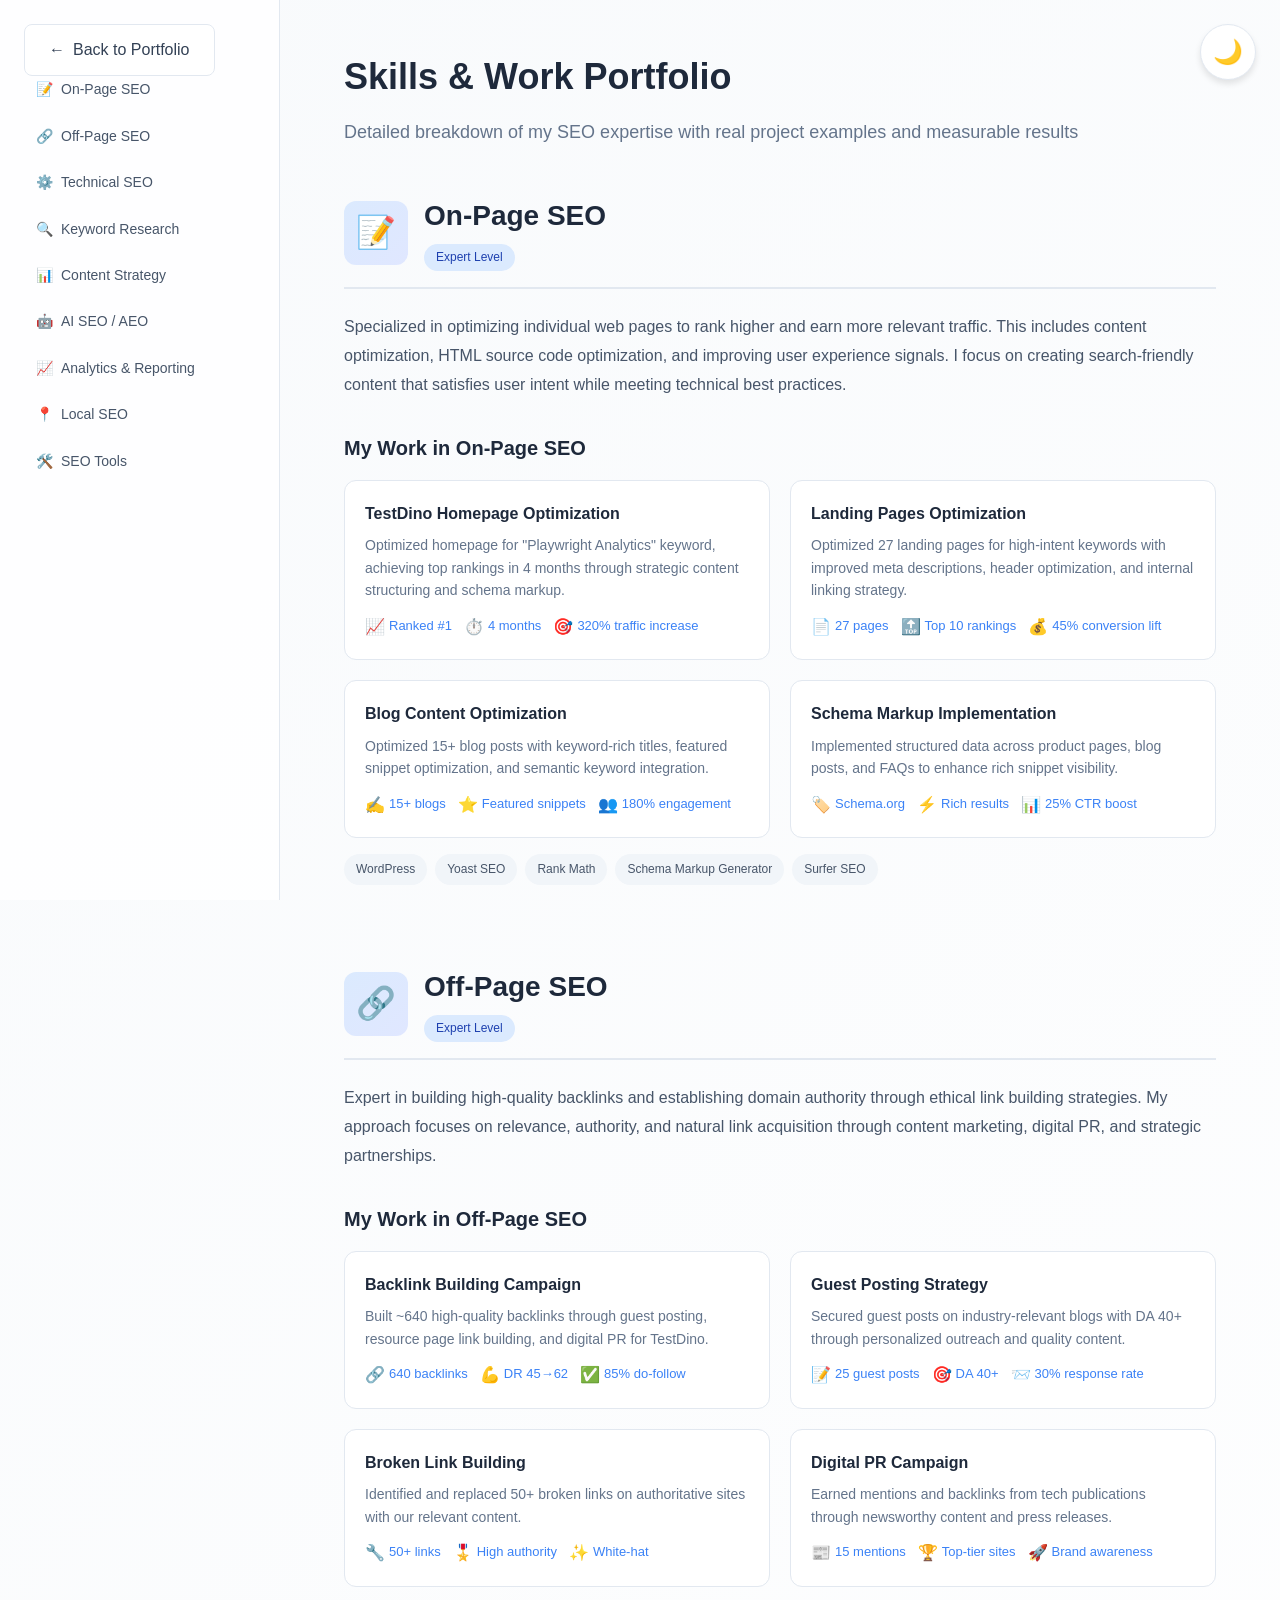
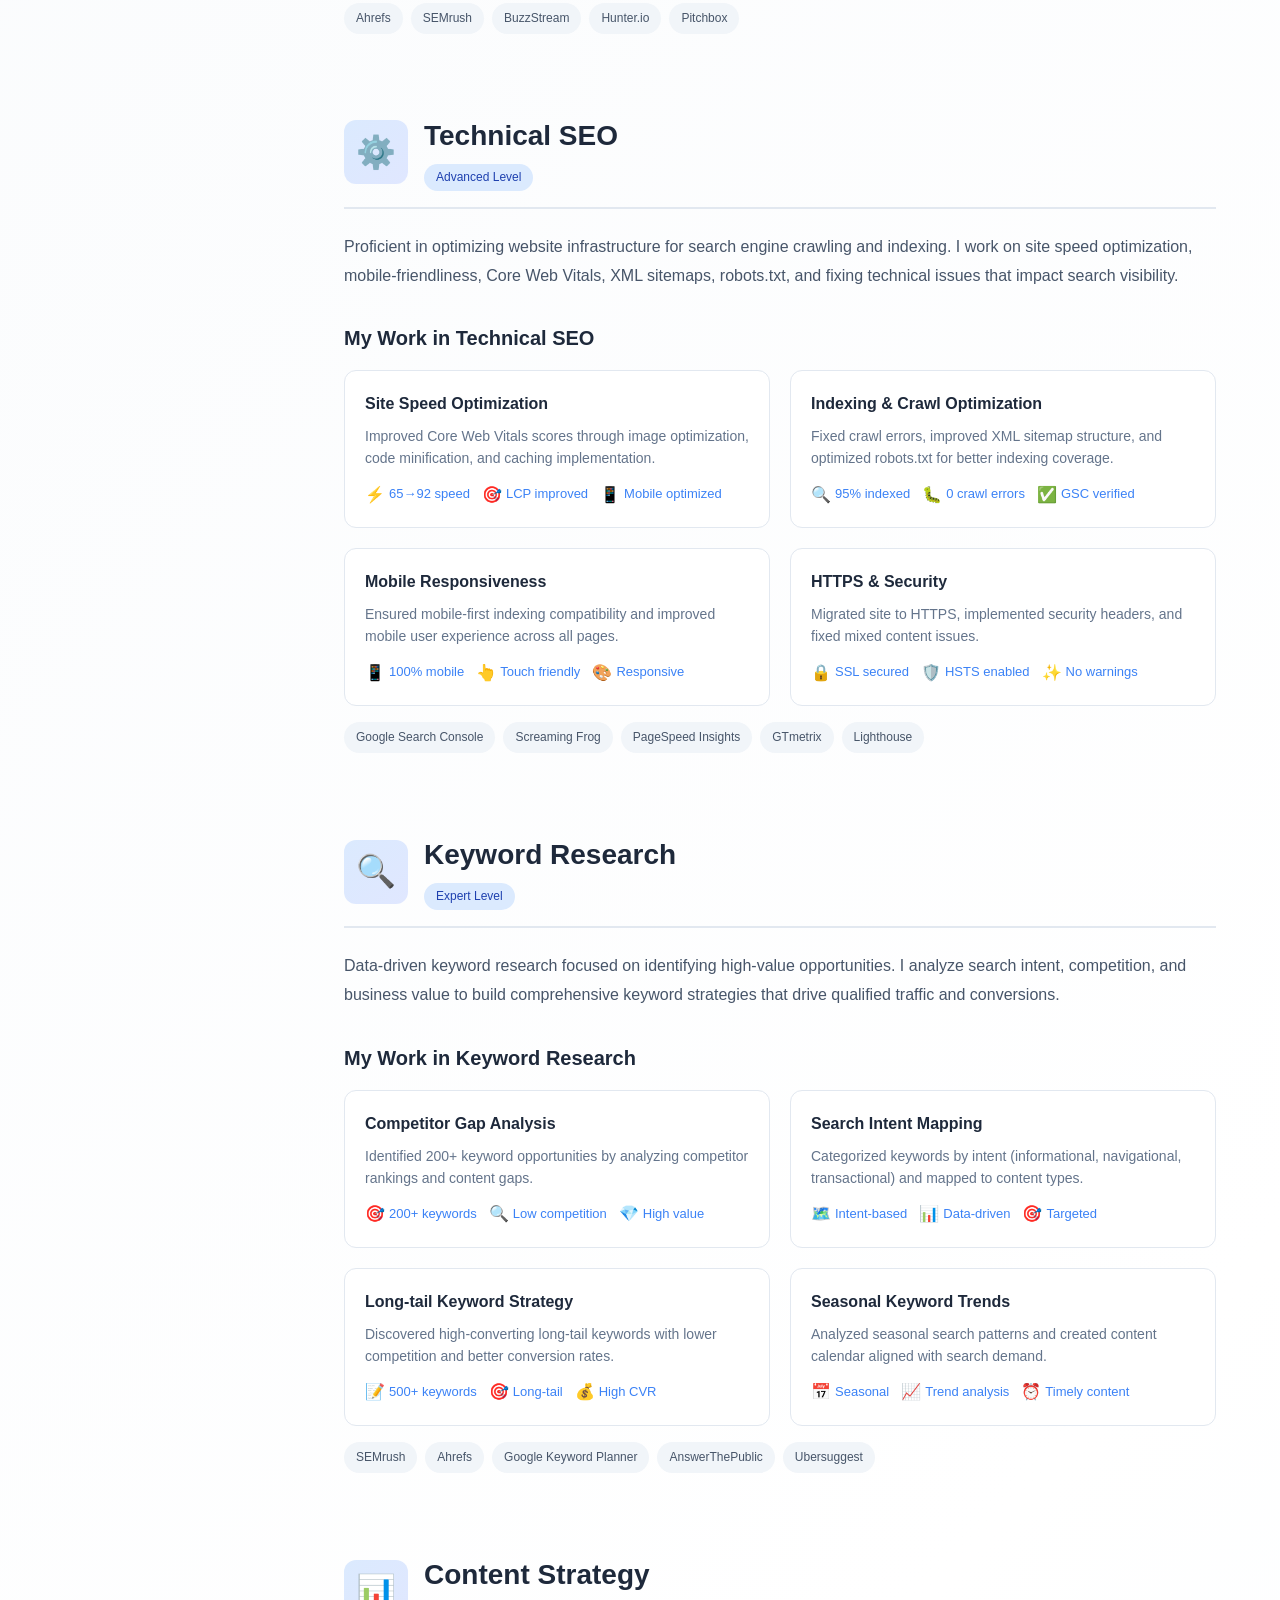
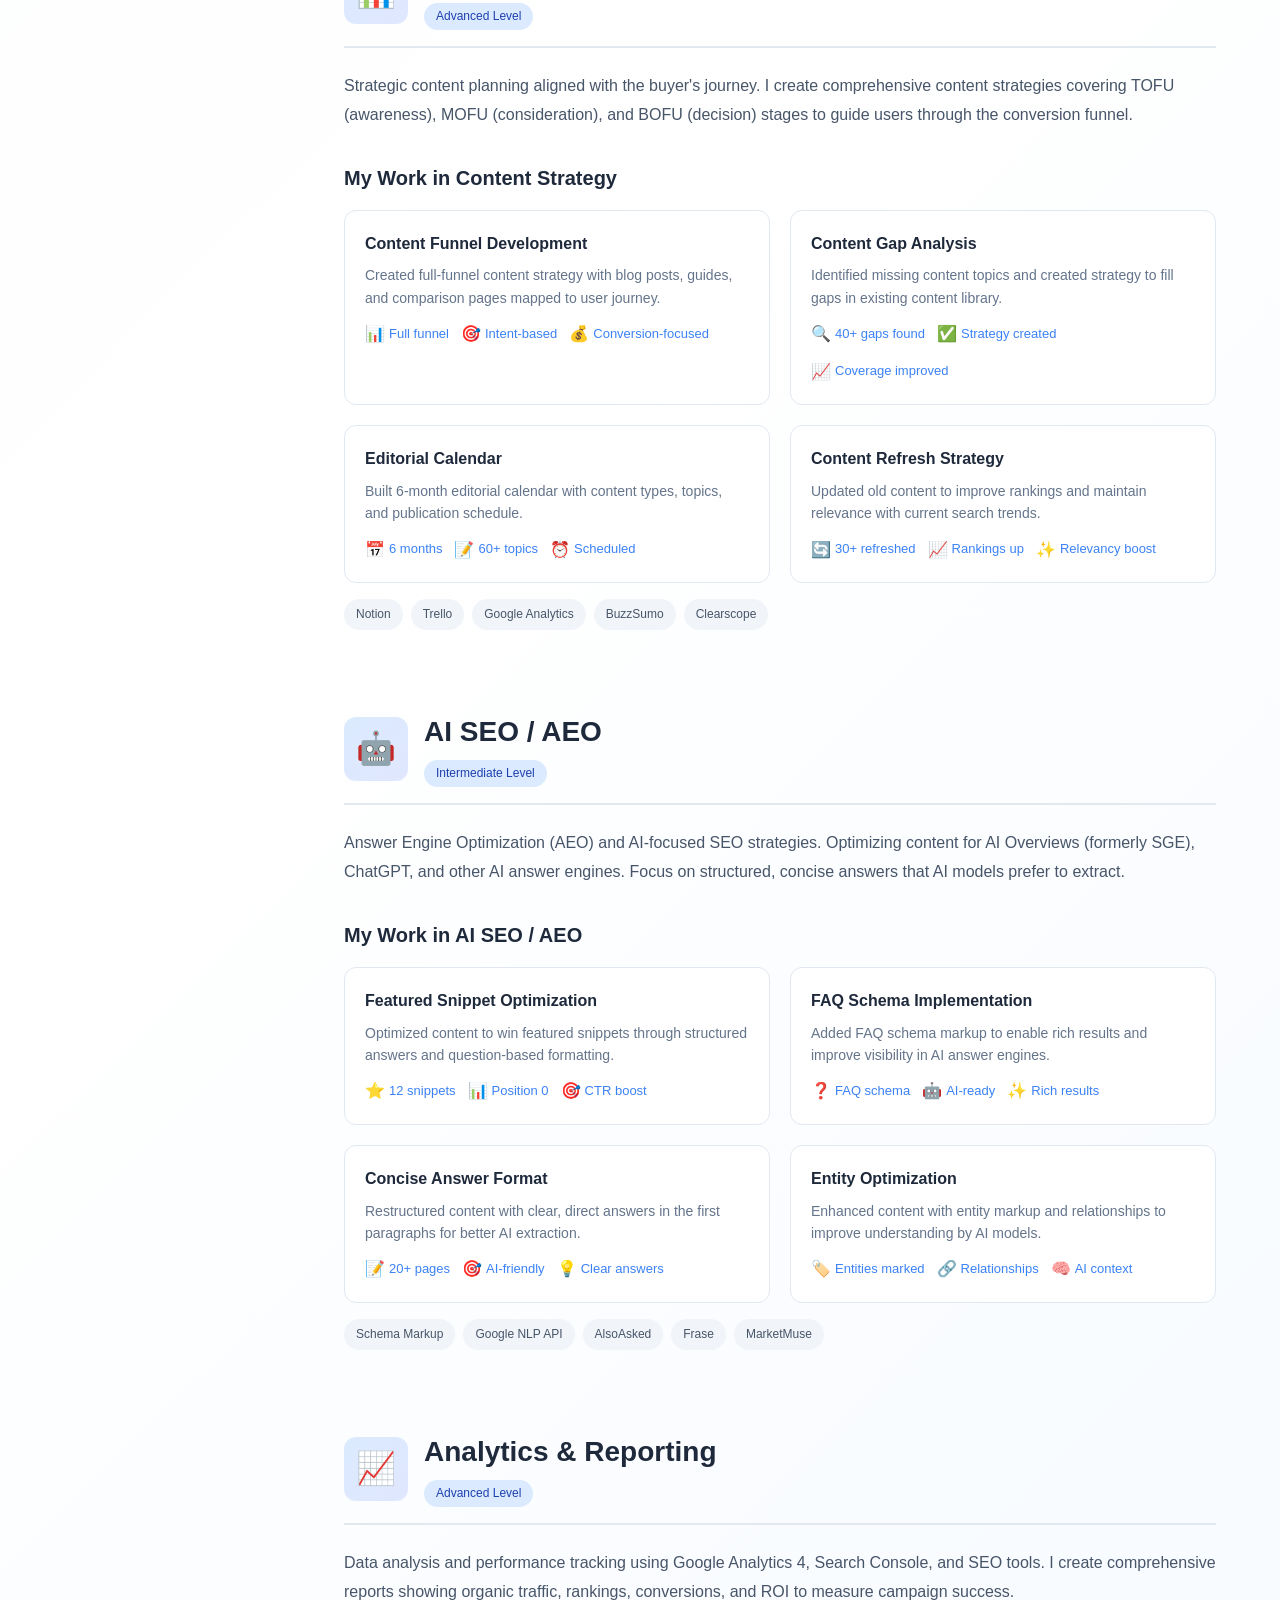
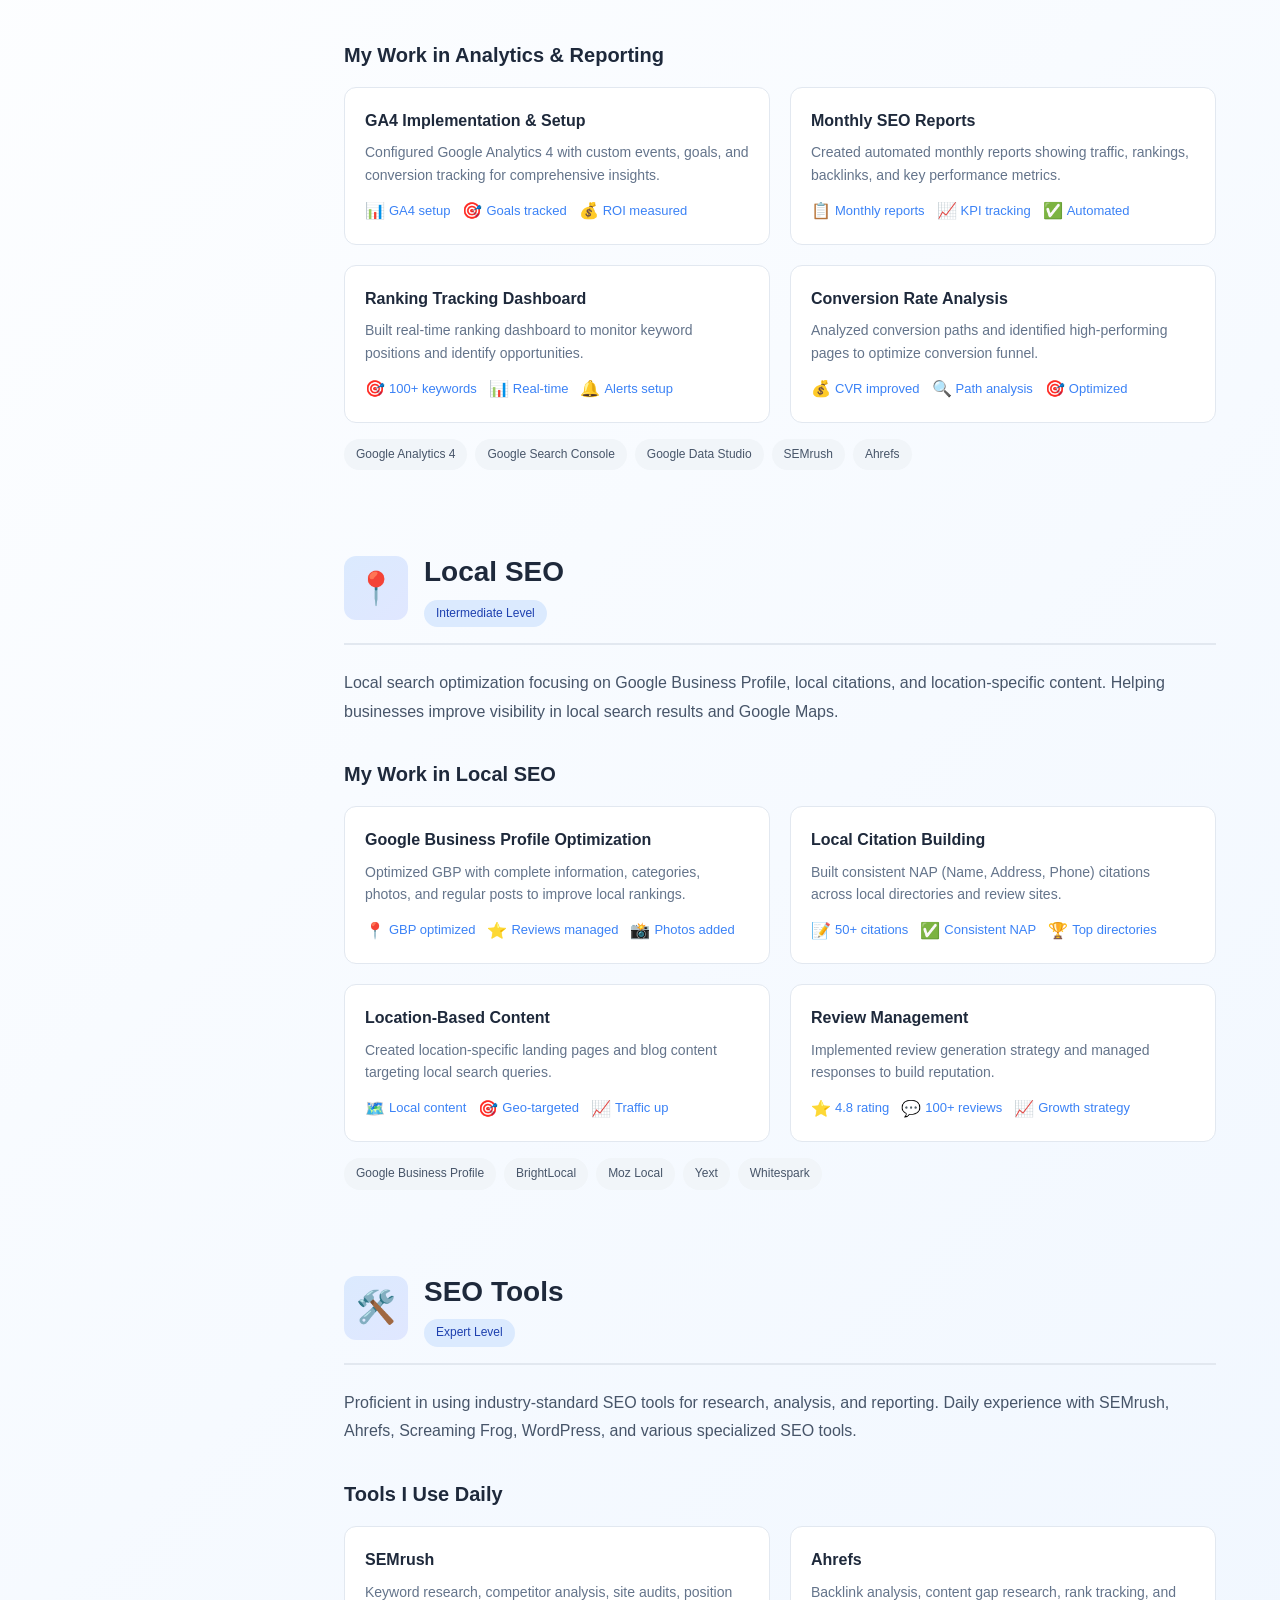
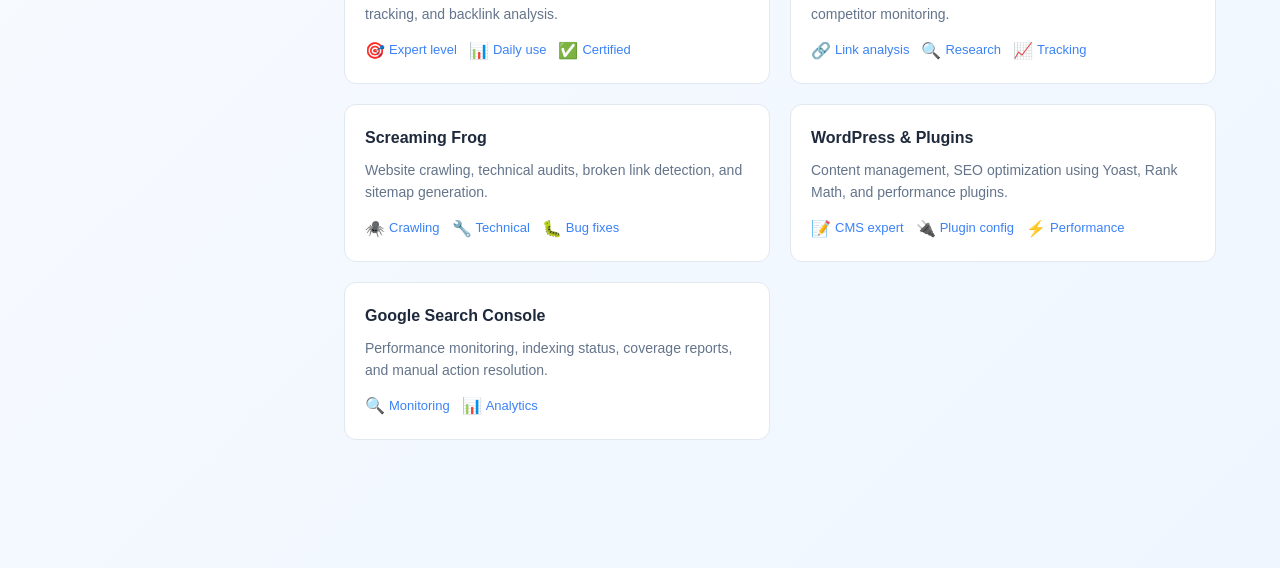
==== skill.html @ 37f13cd9 "Add files via upload" ====
<!DOCTYPE html>
<html lang="en">
<head>
    <meta charset="UTF-8">
    <meta name="viewport" content="width=device-width, initial-scale=1.0">
    <title>Skills & Work - Gautam Dodiya</title>
    <style>
        * {
            margin: 0;
            padding: 0;
            box-sizing: border-box;
            scroll-behavior: smooth;
        }

        body {
            font-family: -apple-system, BlinkMacSystemFont, 'Segoe UI', Roboto, 'Helvetica Neue', Arial, sans-serif;
            line-height: 1.6;
            transition: background-color 0.3s, color 0.3s;
        }

        body.light-mode {
            background: linear-gradient(135deg, #f8fafc 0%, #ffffff 50%, #eff6ff 100%);
            color: #1e293b;
        }

        body.dark-mode {
            background: linear-gradient(135deg, #0f172a 0%, #1e293b 50%, #0f172a 100%);
            color: #e2e8f0;
        }

        /* Dark Mode Toggle */
        .dark-toggle {
            position: fixed;
            top: 24px;
            right: 24px;
            z-index: 1000;
            width: 56px;
            height: 56px;
            border-radius: 50%;
            border: none;
            font-size: 24px;
            cursor: pointer;
            box-shadow: 0 4px 6px rgba(0, 0, 0, 0.1);
            transition: all 0.3s;
        }

        .dark-toggle:hover {
            transform: scale(1.1);
        }

        .light-mode .dark-toggle {
            background: white;
            border: 1px solid #e2e8f0;
        }

        .dark-mode .dark-toggle {
            background: #334155;
        }

        /* Back Button */
        .back-btn {
            position: fixed;
            top: 24px;
            left: 24px;
            z-index: 1000;
            padding: 12px 24px;
            border-radius: 8px;
            text-decoration: none;
            font-weight: 500;
            transition: all 0.3s;
            display: flex;
            align-items: center;
            gap: 8px;
        }

        .light-mode .back-btn {
            background: white;
            color: #334155;
            border: 1px solid #e2e8f0;
        }

        .light-mode .back-btn:hover {
            box-shadow: 0 4px 6px rgba(0, 0, 0, 0.1);
        }

        .dark-mode .back-btn {
            background: #334155;
            color: #e2e8f0;
        }

        .dark-mode .back-btn:hover {
            background: #475569;
        }

        /* Container */
        .container {
            display: grid;
            grid-template-columns: 1fr;
            min-height: 100vh;
            padding-top: 80px;
        }

        @media (min-width: 1024px) {
            .container {
                grid-template-columns: 280px 1fr;
                padding-top: 0;
            }
        }

        /* Sidebar Navigation */
        .sidebar-nav {
            padding: 32px 24px;
            border-right: 1px solid;
            transition: all 0.3s;
        }

        .light-mode .sidebar-nav {
            background: rgba(255, 255, 255, 0.8);
            border-color: #e2e8f0;
        }

        .dark-mode .sidebar-nav {
            background: rgba(30, 41, 59, 0.8);
            border-color: #334155;
        }

        @media (min-width: 1024px) {
            .sidebar-nav {
                position: sticky;
                top: 0;
                height: 100vh;
                overflow-y: auto;
            }
        }

        .nav-title {
            font-size: 14px;
            font-weight: 600;
            margin-bottom: 16px;
            text-transform: uppercase;
            letter-spacing: 0.05em;
        }

        .light-mode .nav-title {
            color: #64748b;
        }

        .dark-mode .nav-title {
            color: #94a3b8;
        }

        .nav-list {
            list-style: none;
        }

        .nav-item {
            margin-bottom: 8px;
        }

        .nav-link {
            display: flex;
            align-items: center;
            gap: 8px;
            padding: 8px 12px;
            border-radius: 6px;
            text-decoration: none;
            font-size: 14px;
            transition: all 0.2s;
        }

        .light-mode .nav-link {
            color: #475569;
        }

        .light-mode .nav-link:hover,
        .light-mode .nav-link.active {
            background: #f1f5f9;
            color: #3b82f6;
        }

        .dark-mode .nav-link {
            color: #cbd5e1;
        }

        .dark-mode .nav-link:hover,
        .dark-mode .nav-link.active {
            background: #334155;
            color: #60a5fa;
        }

        /* Main Content */
        .main-content {
            padding: 24px;
            max-width: 1200px;
            margin: 0 auto;
        }

        @media (min-width: 1024px) {
            .main-content {
                padding: 48px 64px;
            }
        }

        .page-header {
            margin-bottom: 48px;
        }

        .page-header h1 {
            font-size: 36px;
            font-weight: bold;
            margin-bottom: 12px;
        }

        .page-header p {
            font-size: 18px;
        }

        .light-mode .page-header p {
            color: #64748b;
        }

        .dark-mode .page-header p {
            color: #cbd5e1;
        }

        /* Skill Section */
        .skill-section {
            margin-bottom: 80px;
            scroll-margin-top: 24px;
        }

        .skill-header {
            display: flex;
            align-items: center;
            gap: 16px;
            margin-bottom: 24px;
            padding-bottom: 16px;
            border-bottom: 2px solid;
        }

        .light-mode .skill-header {
            border-color: #e2e8f0;
        }

        .dark-mode .skill-header {
            border-color: #334155;
        }

        .skill-icon-large {
            width: 64px;
            height: 64px;
            border-radius: 12px;
            display: flex;
            align-items: center;
            justify-content: center;
            font-size: 32px;
        }

        .light-mode .skill-icon-large {
            background: linear-gradient(135deg, #dbeafe 0%, #e0e7ff 100%);
        }

        .dark-mode .skill-icon-large {
            background: linear-gradient(135deg, rgba(30, 58, 138, 0.5) 0%, rgba(49, 46, 129, 0.5) 100%);
        }

        .skill-header-text h2 {
            font-size: 28px;
            font-weight: bold;
            margin-bottom: 4px;
        }

        .skill-level-badge {
            display: inline-block;
            padding: 4px 12px;
            border-radius: 9999px;
            font-size: 12px;
            font-weight: 500;
        }

        .light-mode .skill-level-badge {
            background: #dbeafe;
            color: #1e40af;
        }

        .dark-mode .skill-level-badge {
            background: rgba(30, 64, 175, 0.5);
            color: #93c5fd;
        }

        .skill-description {
            font-size: 16px;
            line-height: 1.8;
            margin-bottom: 32px;
        }

        .light-mode .skill-description {
            color: #475569;
        }

        .dark-mode .skill-description {
            color: #cbd5e1;
        }

        .work-section {
            margin-top: 32px;
        }

        .work-title {
            font-size: 20px;
            font-weight: 600;
            margin-bottom: 16px;
        }

        .work-grid {
            display: grid;
            grid-template-columns: 1fr;
            gap: 20px;
        }

        @media (min-width: 768px) {
            .work-grid {
                grid-template-columns: repeat(2, 1fr);
            }
        }

        .work-card {
            padding: 20px;
            border-radius: 12px;
            border: 1px solid;
            transition: all 0.3s;
        }

        .light-mode .work-card {
            background: white;
            border-color: #e2e8f0;
        }

        .light-mode .work-card:hover {
            border-color: #93c5fd;
            box-shadow: 0 10px 15px rgba(0, 0, 0, 0.1);
            transform: translateY(-2px);
        }

        .dark-mode .work-card {
            background: rgba(30, 41, 59, 0.5);
            border-color: #334155;
        }

        .dark-mode .work-card:hover {
            border-color: #3b82f6;
            box-shadow: 0 10px 15px rgba(59, 130, 246, 0.2);
            transform: translateY(-2px);
        }

        .work-card h4 {
            font-size: 16px;
            font-weight: 600;
            margin-bottom: 8px;
        }

        .light-mode .work-card h4 {
            color: #1e293b;
        }

        .dark-mode .work-card h4 {
            color: #f1f5f9;
        }

        .work-card p {
            font-size: 14px;
            margin-bottom: 12px;
            line-height: 1.6;
        }

        .light-mode .work-card p {
            color: #64748b;
        }

        .dark-mode .work-card p {
            color: #94a3b8;
        }

        .work-metrics {
            display: flex;
            flex-wrap: wrap;
            gap: 12px;
            margin-top: 12px;
        }

        .metric {
            display: flex;
            align-items: center;
            gap: 4px;
            font-size: 13px;
            font-weight: 500;
        }

        .metric-icon {
            font-size: 16px;
        }

        .light-mode .metric {
            color: #3b82f6;
        }

        .dark-mode .metric {
            color: #60a5fa;
        }

        .tools-list {
            display: flex;
            flex-wrap: wrap;
            gap: 8px;
            margin-top: 16px;
        }

        .tool-tag {
            padding: 6px 12px;
            border-radius: 9999px;
            font-size: 12px;
            font-weight: 500;
        }

        .light-mode .tool-tag {
            background: #f1f5f9;
            color: #475569;
        }

        .dark-mode .tool-tag {
            background: rgba(51, 65, 85, 0.5);
            color: #cbd5e1;
        }
    </style>
</head>
<body class="light-mode">
    <!-- Back Button -->
    <a href="index.html" class="back-btn">
        <span>←</span>
        <span>Back to Portfolio</span>
    </a>

    <!-- Dark Mode Toggle -->
    <button class="dark-toggle" onclick="toggleDarkMode()" aria-label="Toggle dark mode">
        <span id="darkModeIcon">🌙</span>
    </button>

    <div class="container">
        <!-- Sidebar Navigation -->
        <aside class="sidebar-nav">
            <h3 class="nav-title">Skills Index</h3>
            <ul class="nav-list">
                <li class="nav-item">
                    <a href="#on-page-seo" class="nav-link">
                        <span>📝</span>
                        <span>On-Page SEO</span>
                    </a>
                </li>
                <li class="nav-item">
                    <a href="#off-page-seo" class="nav-link">
                        <span>🔗</span>
                        <span>Off-Page SEO</span>
                    </a>
                </li>
                <li class="nav-item">
                    <a href="#technical-seo" class="nav-link">
                        <span>⚙️</span>
                        <span>Technical SEO</span>
                    </a>
                </li>
                <li class="nav-item">
                    <a href="#keyword-research" class="nav-link">
                        <span>🔍</span>
                        <span>Keyword Research</span>
                    </a>
                </li>
                <li class="nav-item">
                    <a href="#content-strategy" class="nav-link">
                        <span>📊</span>
                        <span>Content Strategy</span>
                    </a>
                </li>
                <li class="nav-item">
                    <a href="#ai-seo" class="nav-link">
                        <span>🤖</span>
                        <span>AI SEO / AEO</span>
                    </a>
                </li>
                <li class="nav-item">
                    <a href="#analytics" class="nav-link">
                        <span>📈</span>
                        <span>Analytics & Reporting</span>
                    </a>
                </li>
                <li class="nav-item">
                    <a href="#local-seo" class="nav-link">
                        <span>📍</span>
                        <span>Local SEO</span>
                    </a>
                </li>
                <li class="nav-item">
                    <a href="#seo-tools" class="nav-link">
                        <span>🛠️</span>
                        <span>SEO Tools</span>
                    </a>
                </li>
            </ul>
        </aside>

        <!-- Main Content -->
        <main class="main-content">
            <div class="page-header">
                <h1>Skills & Work Portfolio</h1>
                <p>Detailed breakdown of my SEO expertise with real project examples and measurable results</p>
            </div>

            <!-- ON-PAGE SEO -->
            <section id="on-page-seo" class="skill-section">
                <div class="skill-header">
                    <div class="skill-icon-large">📝</div>
                    <div class="skill-header-text">
                        <h2>On-Page SEO</h2>
                        <span class="skill-level-badge">Expert Level</span>
                    </div>
                </div>
                <p class="skill-description">
                    Specialized in optimizing individual web pages to rank higher and earn more relevant traffic. This includes content optimization, HTML source code optimization, and improving user experience signals. I focus on creating search-friendly content that satisfies user intent while meeting technical best practices.
                </p>
                
                <div class="work-section">
                    <h3 class="work-title">My Work in On-Page SEO</h3>
                    <div class="work-grid">
                        <div class="work-card">
                            <h4>TestDino Homepage Optimization</h4>
                            <p>Optimized homepage for "Playwright Analytics" keyword, achieving top rankings in 4 months through strategic content structuring and schema markup.</p>
                            <div class="work-metrics">
                                <span class="metric"><span class="metric-icon">📈</span> Ranked #1</span>
                                <span class="metric"><span class="metric-icon">⏱️</span> 4 months</span>
                                <span class="metric"><span class="metric-icon">🎯</span> 320% traffic increase</span>
                            </div>
                        </div>
                        <div class="work-card">
                            <h4>Landing Pages Optimization</h4>
                            <p>Optimized 27 landing pages for high-intent keywords with improved meta descriptions, header optimization, and internal linking strategy.</p>
                            <div class="work-metrics">
                                <span class="metric"><span class="metric-icon">📄</span> 27 pages</span>
                                <span class="metric"><span class="metric-icon">🔝</span> Top 10 rankings</span>
                                <span class="metric"><span class="metric-icon">💰</span> 45% conversion lift</span>
                            </div>
                        </div>
                        <div class="work-card">
                            <h4>Blog Content Optimization</h4>
                            <p>Optimized 15+ blog posts with keyword-rich titles, featured snippet optimization, and semantic keyword integration.</p>
                            <div class="work-metrics">
                                <span class="metric"><span class="metric-icon">✍️</span> 15+ blogs</span>
                                <span class="metric"><span class="metric-icon">⭐</span> Featured snippets</span>
                                <span class="metric"><span class="metric-icon">👥</span> 180% engagement</span>
                            </div>
                        </div>
                        <div class="work-card">
                            <h4>Schema Markup Implementation</h4>
                            <p>Implemented structured data across product pages, blog posts, and FAQs to enhance rich snippet visibility.</p>
                            <div class="work-metrics">
                                <span class="metric"><span class="metric-icon">🏷️</span> Schema.org</span>
                                <span class="metric"><span class="metric-icon">⚡</span> Rich results</span>
                                <span class="metric"><span class="metric-icon">📊</span> 25% CTR boost</span>
                            </div>
                        </div>
                    </div>
                    <div class="tools-list">
                        <span class="tool-tag">WordPress</span>
                        <span class="tool-tag">Yoast SEO</span>
                        <span class="tool-tag">Rank Math</span>
                        <span class="tool-tag">Schema Markup Generator</span>
                        <span class="tool-tag">Surfer SEO</span>
                    </div>
                </div>
            </section>

            <!-- OFF-PAGE SEO -->
            <section id="off-page-seo" class="skill-section">
                <div class="skill-header">
                    <div class="skill-icon-large">🔗</div>
                    <div class="skill-header-text">
                        <h2>Off-Page SEO</h2>
                        <span class="skill-level-badge">Expert Level</span>
                    </div>
                </div>
                <p class="skill-description">
                    Expert in building high-quality backlinks and establishing domain authority through ethical link building strategies. My approach focuses on relevance, authority, and natural link acquisition through content marketing, digital PR, and strategic partnerships.
                </p>
                
                <div class="work-section">
                    <h3 class="work-title">My Work in Off-Page SEO</h3>
                    <div class="work-grid">
                        <div class="work-card">
                            <h4>Backlink Building Campaign</h4>
                            <p>Built ~640 high-quality backlinks through guest posting, resource page link building, and digital PR for TestDino.</p>
                            <div class="work-metrics">
                                <span class="metric"><span class="metric-icon">🔗</span> 640 backlinks</span>
                                <span class="metric"><span class="metric-icon">💪</span> DR 45→62</span>
                                <span class="metric"><span class="metric-icon">✅</span> 85% do-follow</span>
                            </div>
                        </div>
                        <div class="work-card">
                            <h4>Guest Posting Strategy</h4>
                            <p>Secured guest posts on industry-relevant blogs with DA 40+ through personalized outreach and quality content.</p>
                            <div class="work-metrics">
                                <span class="metric"><span class="metric-icon">📝</span> 25 guest posts</span>
                                <span class="metric"><span class="metric-icon">🎯</span> DA 40+</span>
                                <span class="metric"><span class="metric-icon">📨</span> 30% response rate</span>
                            </div>
                        </div>
                        <div class="work-card">
                            <h4>Broken Link Building</h4>
                            <p>Identified and replaced 50+ broken links on authoritative sites with our relevant content.</p>
                            <div class="work-metrics">
                                <span class="metric"><span class="metric-icon">🔧</span> 50+ links</span>
                                <span class="metric"><span class="metric-icon">🎖️</span> High authority</span>
                                <span class="metric"><span class="metric-icon">✨</span> White-hat</span>
                            </div>
                        </div>
                        <div class="work-card">
                            <h4>Digital PR Campaign</h4>
                            <p>Earned mentions and backlinks from tech publications through newsworthy content and press releases.</p>
                            <div class="work-metrics">
                                <span class="metric"><span class="metric-icon">📰</span> 15 mentions</span>
                                <span class="metric"><span class="metric-icon">🏆</span> Top-tier sites</span>
                                <span class="metric"><span class="metric-icon">🚀</span> Brand awareness</span>
                            </div>
                        </div>
                    </div>
                    <div class="tools-list">
                        <span class="tool-tag">Ahrefs</span>
                        <span class="tool-tag">SEMrush</span>
                        <span class="tool-tag">BuzzStream</span>
                        <span class="tool-tag">Hunter.io</span>
                        <span class="tool-tag">Pitchbox</span>
                    </div>
                </div>
            </section>

            <!-- TECHNICAL SEO -->
            <section id="technical-seo" class="skill-section">
                <div class="skill-header">
                    <div class="skill-icon-large">⚙️</div>
                    <div class="skill-header-text">
                        <h2>Technical SEO</h2>
                        <span class="skill-level-badge">Advanced Level</span>
                    </div>
                </div>
                <p class="skill-description">
                    Proficient in optimizing website infrastructure for search engine crawling and indexing. I work on site speed optimization, mobile-friendliness, Core Web Vitals, XML sitemaps, robots.txt, and fixing technical issues that impact search visibility.
                </p>
                
                <div class="work-section">
                    <h3 class="work-title">My Work in Technical SEO</h3>
                    <div class="work-grid">
                        <div class="work-card">
                            <h4>Site Speed Optimization</h4>
                            <p>Improved Core Web Vitals scores through image optimization, code minification, and caching implementation.</p>
                            <div class="work-metrics">
                                <span class="metric"><span class="metric-icon">⚡</span> 65→92 speed</span>
                                <span class="metric"><span class="metric-icon">🎯</span> LCP improved</span>
                                <span class="metric"><span class="metric-icon">📱</span> Mobile optimized</span>
                            </div>
                        </div>
                        <div class="work-card">
                            <h4>Indexing & Crawl Optimization</h4>
                            <p>Fixed crawl errors, improved XML sitemap structure, and optimized robots.txt for better indexing coverage.</p>
                            <div class="work-metrics">
                                <span class="metric"><span class="metric-icon">🔍</span> 95% indexed</span>
                                <span class="metric"><span class="metric-icon">🐛</span> 0 crawl errors</span>
                                <span class="metric"><span class="metric-icon">✅</span> GSC verified</span>
                            </div>
                        </div>
                        <div class="work-card">
                            <h4>Mobile Responsiveness</h4>
                            <p>Ensured mobile-first indexing compatibility and improved mobile user experience across all pages.</p>
                            <div class="work-metrics">
                                <span class="metric"><span class="metric-icon">📱</span> 100% mobile</span>
                                <span class="metric"><span class="metric-icon">👆</span> Touch friendly</span>
                                <span class="metric"><span class="metric-icon">🎨</span> Responsive</span>
                            </div>
                        </div>
                        <div class="work-card">
                            <h4>HTTPS & Security</h4>
                            <p>Migrated site to HTTPS, implemented security headers, and fixed mixed content issues.</p>
                            <div class="work-metrics">
                                <span class="metric"><span class="metric-icon">🔒</span> SSL secured</span>
                                <span class="metric"><span class="metric-icon">🛡️</span> HSTS enabled</span>
                                <span class="metric"><span class="metric-icon">✨</span> No warnings</span>
                            </div>
                        </div>
                    </div>
                    <div class="tools-list">
                        <span class="tool-tag">Google Search Console</span>
                        <span class="tool-tag">Screaming Frog</span>
                        <span class="tool-tag">PageSpeed Insights</span>
                        <span class="tool-tag">GTmetrix</span>
                        <span class="tool-tag">Lighthouse</span>
                    </div>
                </div>
            </section>

            <!-- KEYWORD RESEARCH -->
            <section id="keyword-research" class="skill-section">
                <div class="skill-header">
                    <div class="skill-icon-large">🔍</div>
                    <div class="skill-header-text">
                        <h2>Keyword Research</h2>
                        <span class="skill-level-badge">Expert Level</span>
                    </div>
                </div>
                <p class="skill-description">
                    Data-driven keyword research focused on identifying high-value opportunities. I analyze search intent, competition, and business value to build comprehensive keyword strategies that drive qualified traffic and conversions.
                </p>
                
                <div class="work-section">
                    <h3 class="work-title">My Work in Keyword Research</h3>
                    <div class="work-grid">
                        <div class="work-card">
                            <h4>Competitor Gap Analysis</h4>
                            <p>Identified 200+ keyword opportunities by analyzing competitor rankings and content gaps.</p>
                            <div class="work-metrics">
                                <span class="metric"><span class="metric-icon">🎯</span> 200+ keywords</span>
                                <span class="metric"><span class="metric-icon">🔍</span> Low competition</span>
                                <span class="metric"><span class="metric-icon">💎</span> High value</span>
                            </div>
                        </div>
                        <div class="work-card">
                            <h4>Search Intent Mapping</h4>
                            <p>Categorized keywords by intent (informational, navigational, transactional) and mapped to content types.</p>
                            <div class="work-metrics">
                                <span class="metric"><span class="metric-icon">🗺️</span> Intent-based</span>
                                <span class="metric"><span class="metric-icon">📊</span> Data-driven</span>
                                <span class="metric"><span class="metric-icon">🎯</span> Targeted</span>
                            </div>
                        </div>
                        <div class="work-card">
                            <h4>Long-tail Keyword Strategy</h4>
                            <p>Discovered high-converting long-tail keywords with lower competition and better conversion rates.</p>
                            <div class="work-metrics">
                                <span class="metric"><span class="metric-icon">📝</span> 500+ keywords</span>
                                <span class="metric"><span class="metric-icon">🎯</span> Long-tail</span>
                                <span class="metric"><span class="metric-icon">💰</span> High CVR</span>
                            </div>
                        </div>
                        <div class="work-card">
                            <h4>Seasonal Keyword Trends</h4>
                            <p>Analyzed seasonal search patterns and created content calendar aligned with search demand.</p>
                            <div class="work-metrics">
                                <span class="metric"><span class="metric-icon">📅</span> Seasonal</span>
                                <span class="metric"><span class="metric-icon">📈</span> Trend analysis</span>
                                <span class="metric"><span class="metric-icon">⏰</span> Timely content</span>
                            </div>
                        </div>
                    </div>
                    <div class="tools-list">
                        <span class="tool-tag">SEMrush</span>
                        <span class="tool-tag">Ahrefs</span>
                        <span class="tool-tag">Google Keyword Planner</span>
                        <span class="tool-tag">AnswerThePublic</span>
                        <span class="tool-tag">Ubersuggest</span>
                    </div>
                </div>
            </section>

            <!-- CONTENT STRATEGY -->
            <section id="content-strategy" class="skill-section">
                <div class="skill-header">
                    <div class="skill-icon-large">📊</div>
                    <div class="skill-header-text">
                        <h2>Content Strategy</h2>
                        <span class="skill-level-badge">Advanced Level</span>
                    </div>
                </div>
                <p class="skill-description">
                    Strategic content planning aligned with the buyer's journey. I create comprehensive content strategies covering TOFU (awareness), MOFU (consideration), and BOFU (decision) stages to guide users through the conversion funnel.
                </p>
                
                <div class="work-section">
                    <h3 class="work-title">My Work in Content Strategy</h3>
                    <div class="work-grid">
                        <div class="work-card">
                            <h4>Content Funnel Development</h4>
                            <p>Created full-funnel content strategy with blog posts, guides, and comparison pages mapped to user journey.</p>
                            <div class="work-metrics">
                                <span class="metric"><span class="metric-icon">📊</span> Full funnel</span>
                                <span class="metric"><span class="metric-icon">🎯</span> Intent-based</span>
                                <span class="metric"><span class="metric-icon">💰</span> Conversion-focused</span>
                            </div>
                        </div>
                        <div class="work-card">
                            <h4>Content Gap Analysis</h4>
                            <p>Identified missing content topics and created strategy to fill gaps in existing content library.</p>
                            <div class="work-metrics">
                                <span class="metric"><span class="metric-icon">🔍</span> 40+ gaps found</span>
                                <span class="metric"><span class="metric-icon">✅</span> Strategy created</span>
                                <span class="metric"><span class="metric-icon">📈</span> Coverage improved</span>
                            </div>
                        </div>
                        <div class="work-card">
                            <h4>Editorial Calendar</h4>
                            <p>Built 6-month editorial calendar with content types, topics, and publication schedule.</p>
                            <div class="work-metrics">
                                <span class="metric"><span class="metric-icon">📅</span> 6 months</span>
                                <span class="metric"><span class="metric-icon">📝</span> 60+ topics</span>
                                <span class="metric"><span class="metric-icon">⏰</span> Scheduled</span>
                            </div>
                        </div>
                        <div class="work-card">
                            <h4>Content Refresh Strategy</h4>
                            <p>Updated old content to improve rankings and maintain relevance with current search trends.</p>
                            <div class="work-metrics">
                                <span class="metric"><span class="metric-icon">🔄</span> 30+ refreshed</span>
                                <span class="metric"><span class="metric-icon">📈</span> Rankings up</span>
                                <span class="metric"><span class="metric-icon">✨</span> Relevancy boost</span>
                            </div>
                        </div>
                    </div>
                    <div class="tools-list">
                        <span class="tool-tag">Notion</span>
                        <span class="tool-tag">Trello</span>
                        <span class="tool-tag">Google Analytics</span>
                        <span class="tool-tag">BuzzSumo</span>
                        <span class="tool-tag">Clearscope</span>
                    </div>
                </div>
            </section>

            <!-- AI SEO / AEO -->
            <section id="ai-seo" class="skill-section">
                <div class="skill-header">
                    <div class="skill-icon-large">🤖</div>
                    <div class="skill-header-text">
                        <h2>AI SEO / AEO</h2>
                        <span class="skill-level-badge">Intermediate Level</span>
                    </div>
                </div>
                <p class="skill-description">
                    Answer Engine Optimization (AEO) and AI-focused SEO strategies. Optimizing content for AI Overviews (formerly SGE), ChatGPT, and other AI answer engines. Focus on structured, concise answers that AI models prefer to extract.
                </p>
                
                <div class="work-section">
                    <h3 class="work-title">My Work in AI SEO / AEO</h3>
                    <div class="work-grid">
                        <div class="work-card">
                            <h4>Featured Snippet Optimization</h4>
                            <p>Optimized content to win featured snippets through structured answers and question-based formatting.</p>
                            <div class="work-metrics">
                                <span class="metric"><span class="metric-icon">⭐</span> 12 snippets</span>
                                <span class="metric"><span class="metric-icon">📊</span> Position 0</span>
                                <span class="metric"><span class="metric-icon">🎯</span> CTR boost</span>
                            </div>
                        </div>
                        <div class="work-card">
                            <h4>FAQ Schema Implementation</h4>
                            <p>Added FAQ schema markup to enable rich results and improve visibility in AI answer engines.</p>
                            <div class="work-metrics">
                                <span class="metric"><span class="metric-icon">❓</span> FAQ schema</span>
                                <span class="metric"><span class="metric-icon">🤖</span> AI-ready</span>
                                <span class="metric"><span class="metric-icon">✨</span> Rich results</span>
                            </div>
                        </div>
                        <div class="work-card">
                            <h4>Concise Answer Format</h4>
                            <p>Restructured content with clear, direct answers in the first paragraphs for better AI extraction.</p>
                            <div class="work-metrics">
                                <span class="metric"><span class="metric-icon">📝</span> 20+ pages</span>
                                <span class="metric"><span class="metric-icon">🎯</span> AI-friendly</span>
                                <span class="metric"><span class="metric-icon">💡</span> Clear answers</span>
                            </div>
                        </div>
                        <div class="work-card">
                            <h4>Entity Optimization</h4>
                            <p>Enhanced content with entity markup and relationships to improve understanding by AI models.</p>
                            <div class="work-metrics">
                                <span class="metric"><span class="metric-icon">🏷️</span> Entities marked</span>
                                <span class="metric"><span class="metric-icon">🔗</span> Relationships</span>
                                <span class="metric"><span class="metric-icon">🧠</span> AI context</span>
                            </div>
                        </div>
                    </div>
                    <div class="tools-list">
                        <span class="tool-tag">Schema Markup</span>
                        <span class="tool-tag">Google NLP API</span>
                        <span class="tool-tag">AlsoAsked</span>
                        <span class="tool-tag">Frase</span>
                        <span class="tool-tag">MarketMuse</span>
                    </div>
                </div>
            </section>

            <!-- ANALYTICS & REPORTING -->
            <section id="analytics" class="skill-section">
                <div class="skill-header">
                    <div class="skill-icon-large">📈</div>
                    <div class="skill-header-text">
                        <h2>Analytics & Reporting</h2>
                        <span class="skill-level-badge">Advanced Level</span>
                    </div>
                </div>
                <p class="skill-description">
                    Data analysis and performance tracking using Google Analytics 4, Search Console, and SEO tools. I create comprehensive reports showing organic traffic, rankings, conversions, and ROI to measure campaign success.
                </p>
                
                <div class="work-section">
                    <h3 class="work-title">My Work in Analytics & Reporting</h3>
                    <div class="work-grid">
                        <div class="work-card">
                            <h4>GA4 Implementation & Setup</h4>
                            <p>Configured Google Analytics 4 with custom events, goals, and conversion tracking for comprehensive insights.</p>
                            <div class="work-metrics">
                                <span class="metric"><span class="metric-icon">📊</span> GA4 setup</span>
                                <span class="metric"><span class="metric-icon">🎯</span> Goals tracked</span>
                                <span class="metric"><span class="metric-icon">💰</span> ROI measured</span>
                            </div>
                        </div>
                        <div class="work-card">
                            <h4>Monthly SEO Reports</h4>
                            <p>Created automated monthly reports showing traffic, rankings, backlinks, and key performance metrics.</p>
                            <div class="work-metrics">
                                <span class="metric"><span class="metric-icon">📋</span> Monthly reports</span>
                                <span class="metric"><span class="metric-icon">📈</span> KPI tracking</span>
                                <span class="metric"><span class="metric-icon">✅</span> Automated</span>
                            </div>
                        </div>
                        <div class="work-card">
                            <h4>Ranking Tracking Dashboard</h4>
                            <p>Built real-time ranking dashboard to monitor keyword positions and identify opportunities.</p>
                            <div class="work-metrics">
                                <span class="metric"><span class="metric-icon">🎯</span> 100+ keywords</span>
                                <span class="metric"><span class="metric-icon">📊</span> Real-time</span>
                                <span class="metric"><span class="metric-icon">🔔</span> Alerts setup</span>
                            </div>
                        </div>
                        <div class="work-card">
                            <h4>Conversion Rate Analysis</h4>
                            <p>Analyzed conversion paths and identified high-performing pages to optimize conversion funnel.</p>
                            <div class="work-metrics">
                                <span class="metric"><span class="metric-icon">💰</span> CVR improved</span>
                                <span class="metric"><span class="metric-icon">🔍</span> Path analysis</span>
                                <span class="metric"><span class="metric-icon">🎯</span> Optimized</span>
                            </div>
                        </div>
                    </div>
                    <div class="tools-list">
                        <span class="tool-tag">Google Analytics 4</span>
                        <span class="tool-tag">Google Search Console</span>
                        <span class="tool-tag">Google Data Studio</span>
                        <span class="tool-tag">SEMrush</span>
                        <span class="tool-tag">Ahrefs</span>
                    </div>
                </div>
            </section>

            <!-- LOCAL SEO -->
            <section id="local-seo" class="skill-section">
                <div class="skill-header">
                    <div class="skill-icon-large">📍</div>
                    <div class="skill-header-text">
                        <h2>Local SEO</h2>
                        <span class="skill-level-badge">Intermediate Level</span>
                    </div>
                </div>
                <p class="skill-description">
                    Local search optimization focusing on Google Business Profile, local citations, and location-specific content. Helping businesses improve visibility in local search results and Google Maps.
                </p>
                
                <div class="work-section">
                    <h3 class="work-title">My Work in Local SEO</h3>
                    <div class="work-grid">
                        <div class="work-card">
                            <h4>Google Business Profile Optimization</h4>
                            <p>Optimized GBP with complete information, categories, photos, and regular posts to improve local rankings.</p>
                            <div class="work-metrics">
                                <span class="metric"><span class="metric-icon">📍</span> GBP optimized</span>
                                <span class="metric"><span class="metric-icon">⭐</span> Reviews managed</span>
                                <span class="metric"><span class="metric-icon">📸</span> Photos added</span>
                            </div>
                        </div>
                        <div class="work-card">
                            <h4>Local Citation Building</h4>
                            <p>Built consistent NAP (Name, Address, Phone) citations across local directories and review sites.</p>
                            <div class="work-metrics">
                                <span class="metric"><span class="metric-icon">📝</span> 50+ citations</span>
                                <span class="metric"><span class="metric-icon">✅</span> Consistent NAP</span>
                                <span class="metric"><span class="metric-icon">🏆</span> Top directories</span>
                            </div>
                        </div>
                        <div class="work-card">
                            <h4>Location-Based Content</h4>
                            <p>Created location-specific landing pages and blog content targeting local search queries.</p>
                            <div class="work-metrics">
                                <span class="metric"><span class="metric-icon">🗺️</span> Local content</span>
                                <span class="metric"><span class="metric-icon">🎯</span> Geo-targeted</span>
                                <span class="metric"><span class="metric-icon">📈</span> Traffic up</span>
                            </div>
                        </div>
                        <div class="work-card">
                            <h4>Review Management</h4>
                            <p>Implemented review generation strategy and managed responses to build reputation.</p>
                            <div class="work-metrics">
                                <span class="metric"><span class="metric-icon">⭐</span> 4.8 rating</span>
                                <span class="metric"><span class="metric-icon">💬</span> 100+ reviews</span>
                                <span class="metric"><span class="metric-icon">📈</span> Growth strategy</span>
                            </div>
                        </div>
                    </div>
                    <div class="tools-list">
                        <span class="tool-tag">Google Business Profile</span>
                        <span class="tool-tag">BrightLocal</span>
                        <span class="tool-tag">Moz Local</span>
                        <span class="tool-tag">Yext</span>
                        <span class="tool-tag">Whitespark</span>
                    </div>
                </div>
            </section>

            <!-- SEO TOOLS -->
            <section id="seo-tools" class="skill-section">
                <div class="skill-header">
                    <div class="skill-icon-large">🛠️</div>
                    <div class="skill-header-text">
                        <h2>SEO Tools</h2>
                        <span class="skill-level-badge">Expert Level</span>
                    </div>
                </div>
                <p class="skill-description">
                    Proficient in using industry-standard SEO tools for research, analysis, and reporting. Daily experience with SEMrush, Ahrefs, Screaming Frog, WordPress, and various specialized SEO tools.
                </p>
                
                <div class="work-section">
                    <h3 class="work-title">Tools I Use Daily</h3>
                    <div class="work-grid">
                        <div class="work-card">
                            <h4>SEMrush</h4>
                            <p>Keyword research, competitor analysis, site audits, position tracking, and backlink analysis.</p>
                            <div class="work-metrics">
                                <span class="metric"><span class="metric-icon">🎯</span> Expert level</span>
                                <span class="metric"><span class="metric-icon">📊</span> Daily use</span>
                                <span class="metric"><span class="metric-icon">✅</span> Certified</span>
                            </div>
                        </div>
                        <div class="work-card">
                            <h4>Ahrefs</h4>
                            <p>Backlink analysis, content gap research, rank tracking, and competitor monitoring.</p>
                            <div class="work-metrics">
                                <span class="metric"><span class="metric-icon">🔗</span> Link analysis</span>
                                <span class="metric"><span class="metric-icon">🔍</span> Research</span>
                                <span class="metric"><span class="metric-icon">📈</span> Tracking</span>
                            </div>
                        </div>
                        <div class="work-card">
                            <h4>Screaming Frog</h4>
                            <p>Website crawling, technical audits, broken link detection, and sitemap generation.</p>
                            <div class="work-metrics">
                                <span class="metric"><span class="metric-icon">🕷️</span> Crawling</span>
                                <span class="metric"><span class="metric-icon">🔧</span> Technical</span>
                                <span class="metric"><span class="metric-icon">🐛</span> Bug fixes</span>
                            </div>
                        </div>
                        <div class="work-card">
                            <h4>WordPress & Plugins</h4>
                            <p>Content management, SEO optimization using Yoast, Rank Math, and performance plugins.</p>
                            <div class="work-metrics">
                                <span class="metric"><span class="metric-icon">📝</span> CMS expert</span>
                                <span class="metric"><span class="metric-icon">🔌</span> Plugin config</span>
                                <span class="metric"><span class="metric-icon">⚡</span> Performance</span>
                            </div>
                        </div>
                        <div class="work-card">
                            <h4>Google Search Console</h4>
                            <p>Performance monitoring, indexing status, coverage reports, and manual action resolution.</p>
                            <div class="work-metrics">
                                <span class="metric"><span class="metric-icon">🔍</span> Monitoring</span>
                                <span class="metric"><span class="metric-icon">📊</span> Analytics</span>
                                <script>
        // Dark Mode Toggle
        function toggleDarkMode() {
            const body = document.body;
            const icon = document.getElementById('darkModeIcon');
            
            if (body.classList.contains('light-mode')) {
                body.classList.remove('light-mode');
                body.classList.add('dark-mode');
                icon.textContent = '☀️';
                localStorage.setItem('theme', 'dark');
            } else {
                body.classList.remove('dark-mode');
                body.classList.add('light-mode');
                icon.textContent = '🌙';
                localStorage.setItem('theme', 'light');
            }
        }

        // Load saved theme preference
        window.addEventListener('DOMContentLoaded', () => {
            const savedTheme = localStorage.getItem('theme');
            const icon = document.getElementById('darkModeIcon');
            
            if (savedTheme === 'dark') {
                document.body.classList.remove('light-mode');
                document.body.classList.add('dark-mode');
                icon.textContent = '☀️';
            }
        });

        // Smooth scrolling for anchor links on click
        document.querySelectorAll('a[href^="#"]').forEach(anchor => {
            anchor.addEventListener('click', function (e) {
                e.preventDefault();
                const target = document.querySelector(this.getAttribute('href'));
                if (target) {
                    target.scrollIntoView({
                        behavior: 'smooth',
                        block: 'start'
                    });
                }
            });
        });

        // Smooth scrolling on page load for external anchor links
        document.addEventListener('DOMContentLoaded', () => {
            const hash = window.location.hash;
            if (hash) {
                // Prevent instant jump
                history.scrollRestoration = 'manual';
                
                // Scroll to top first
                window.scrollTo(0, 0);
                
                // Get target element
                const targetId = hash.substring(1);
                const target = document.getElementById(targetId);
                
                if (target) {
                    // Wait a bit for page to render, then scroll to target
                    setTimeout(() => {
                        const targetPosition = target.offsetTop - 80; // Account for fixed headers
                        window.scrollTo({
                            top: targetPosition,
                            behavior: 'smooth'
                        });
                    }, 100);
                }
            }
        });
    </script>
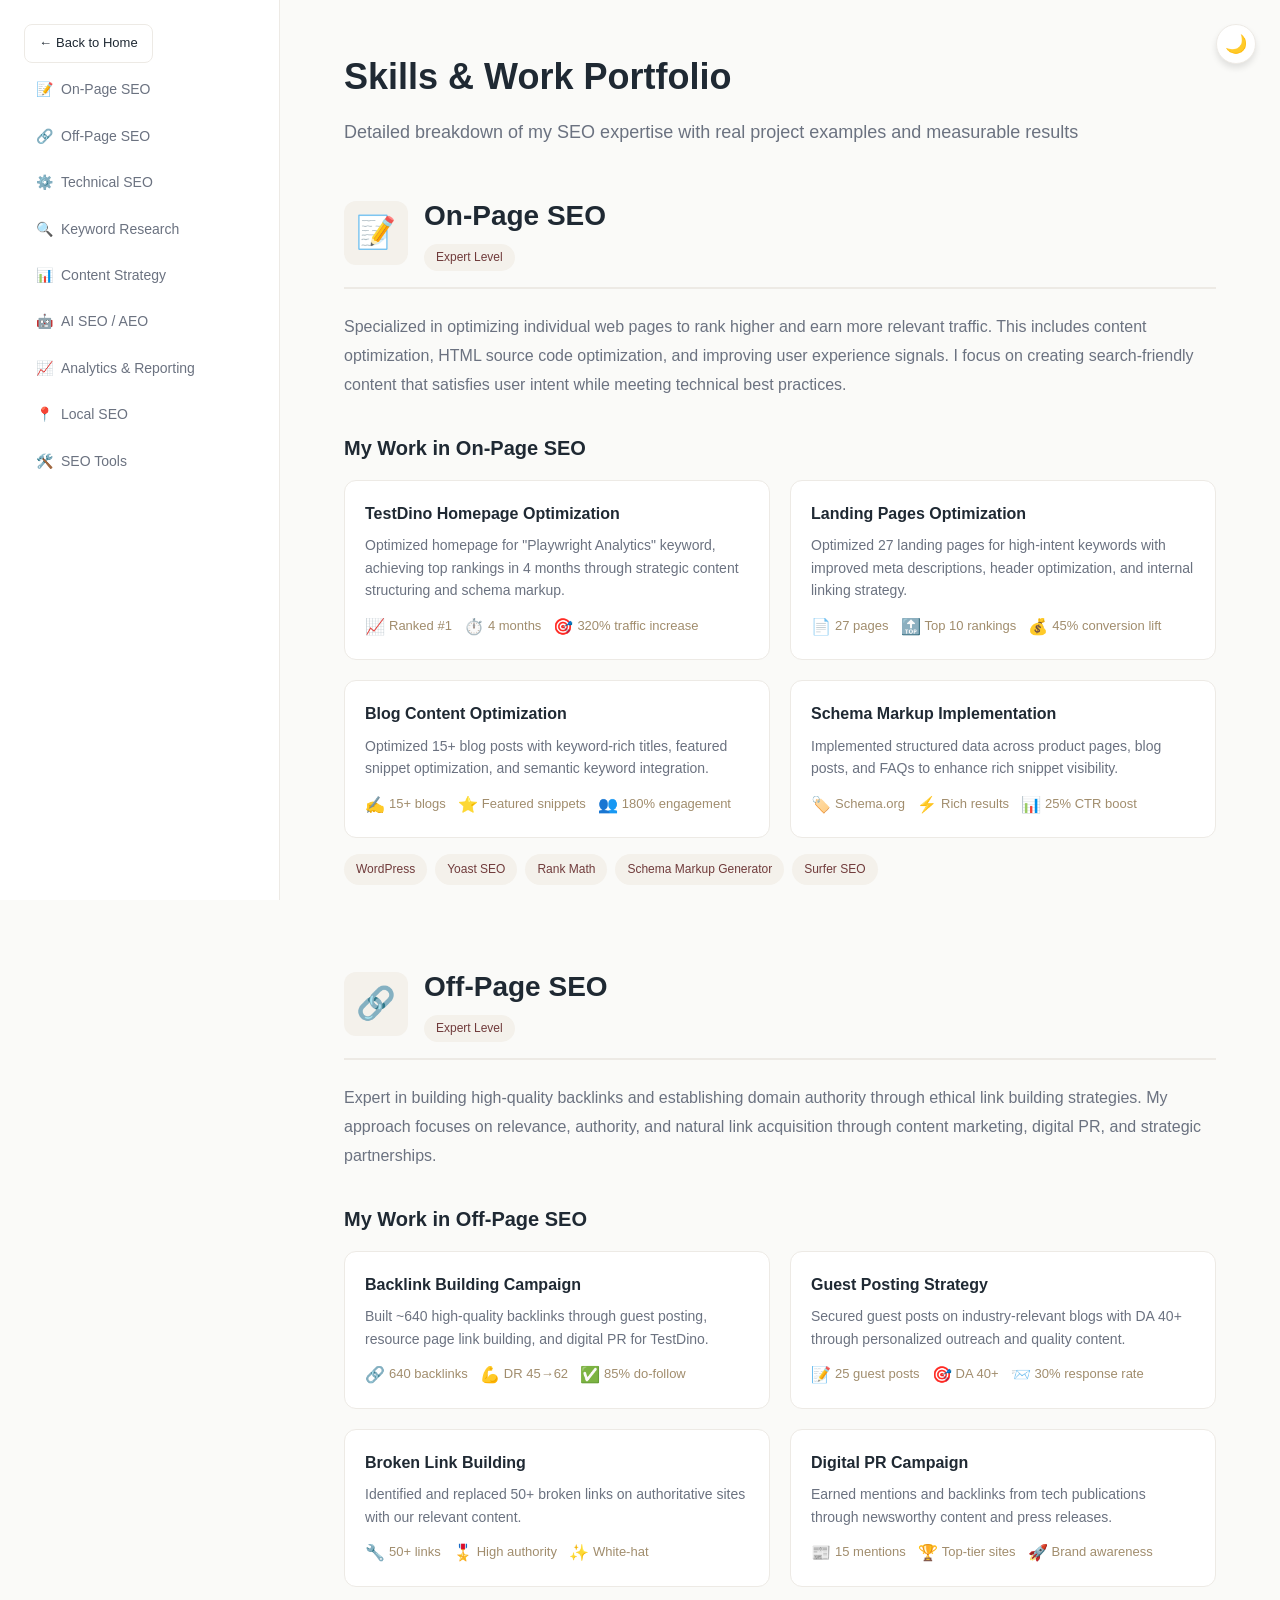
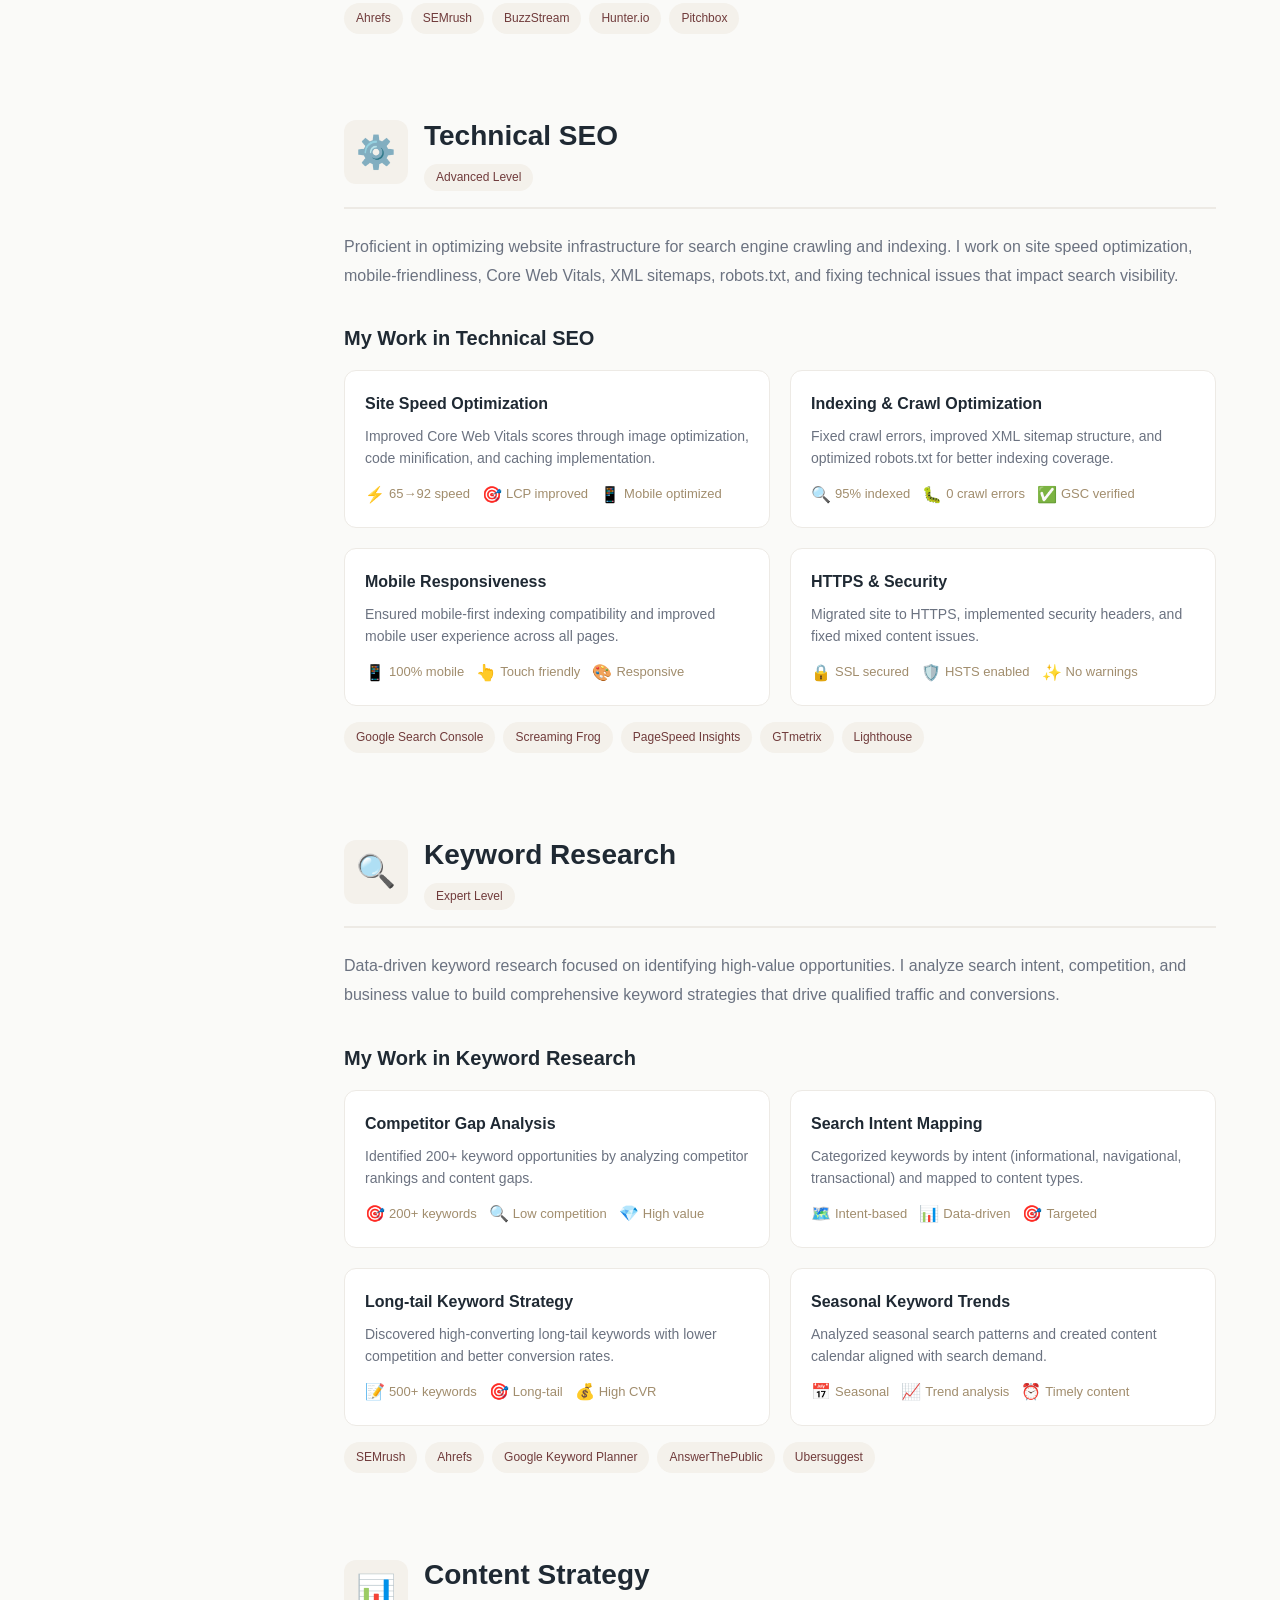
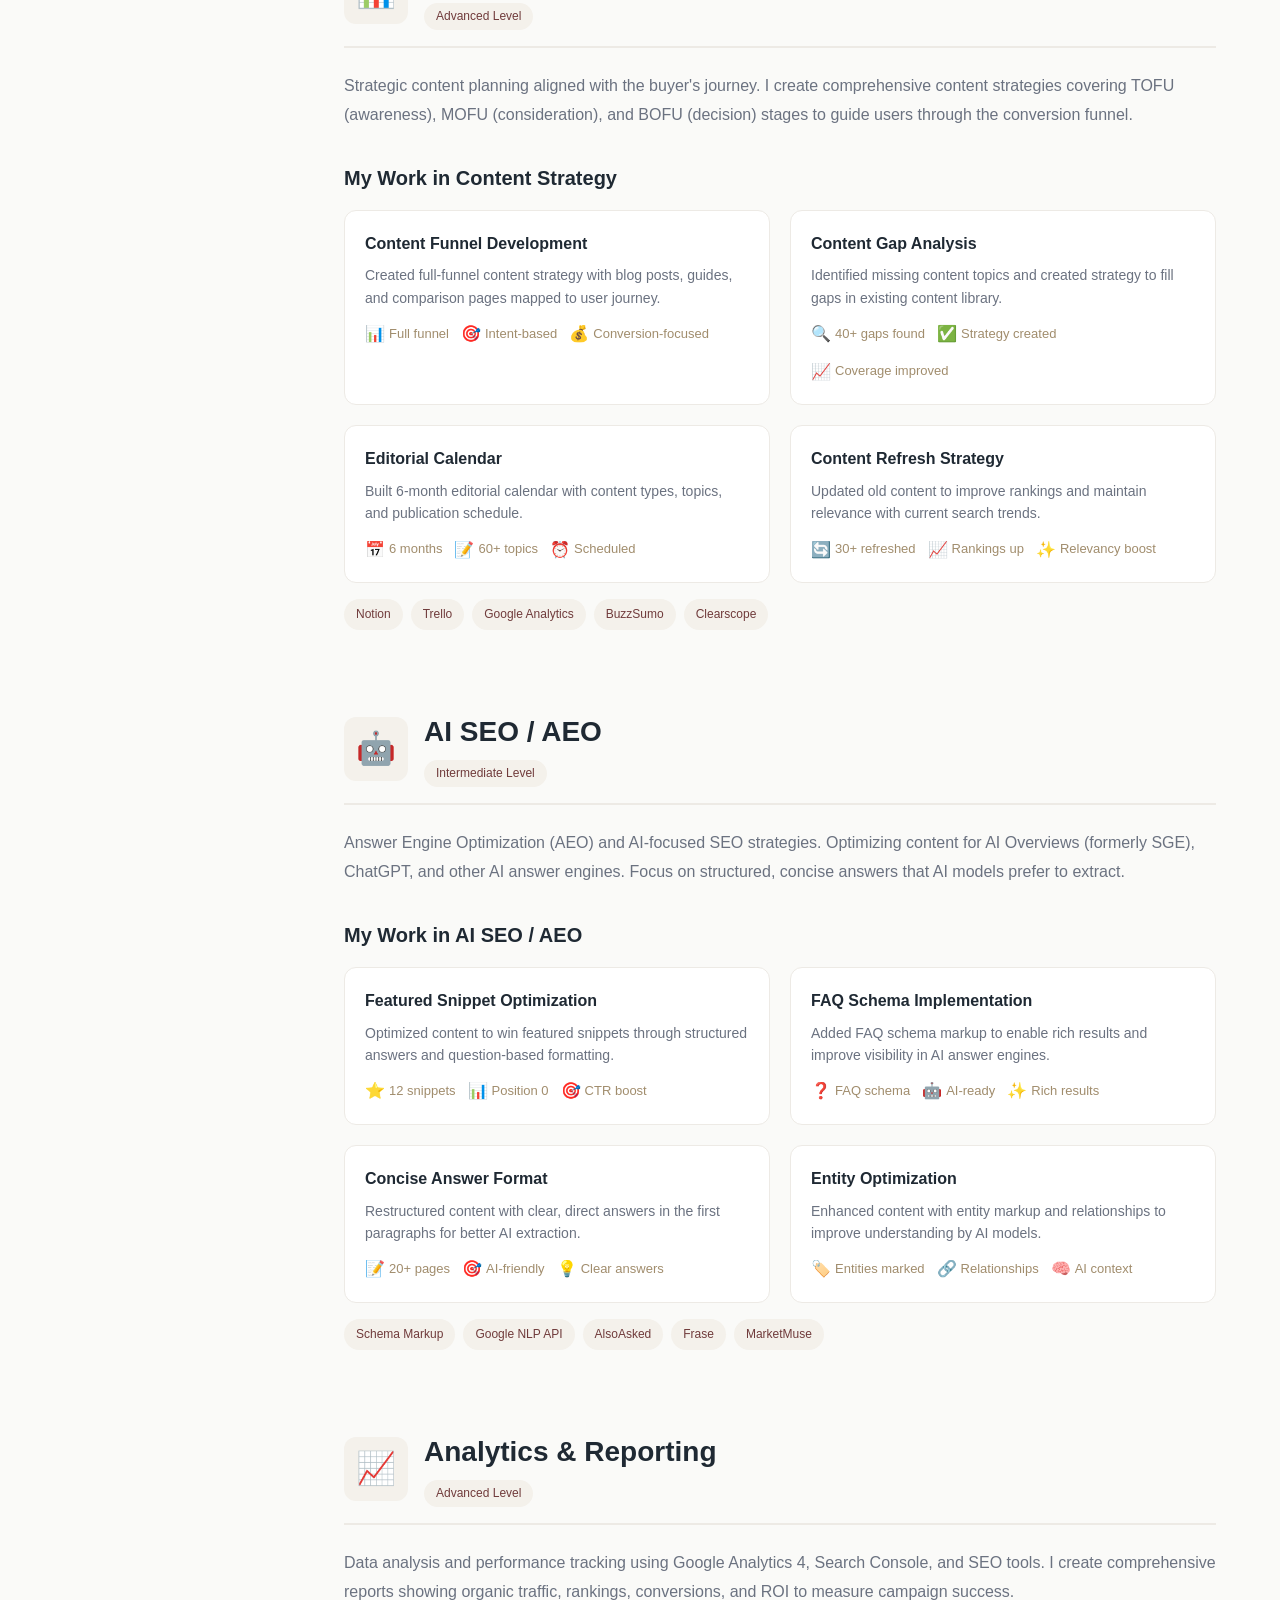
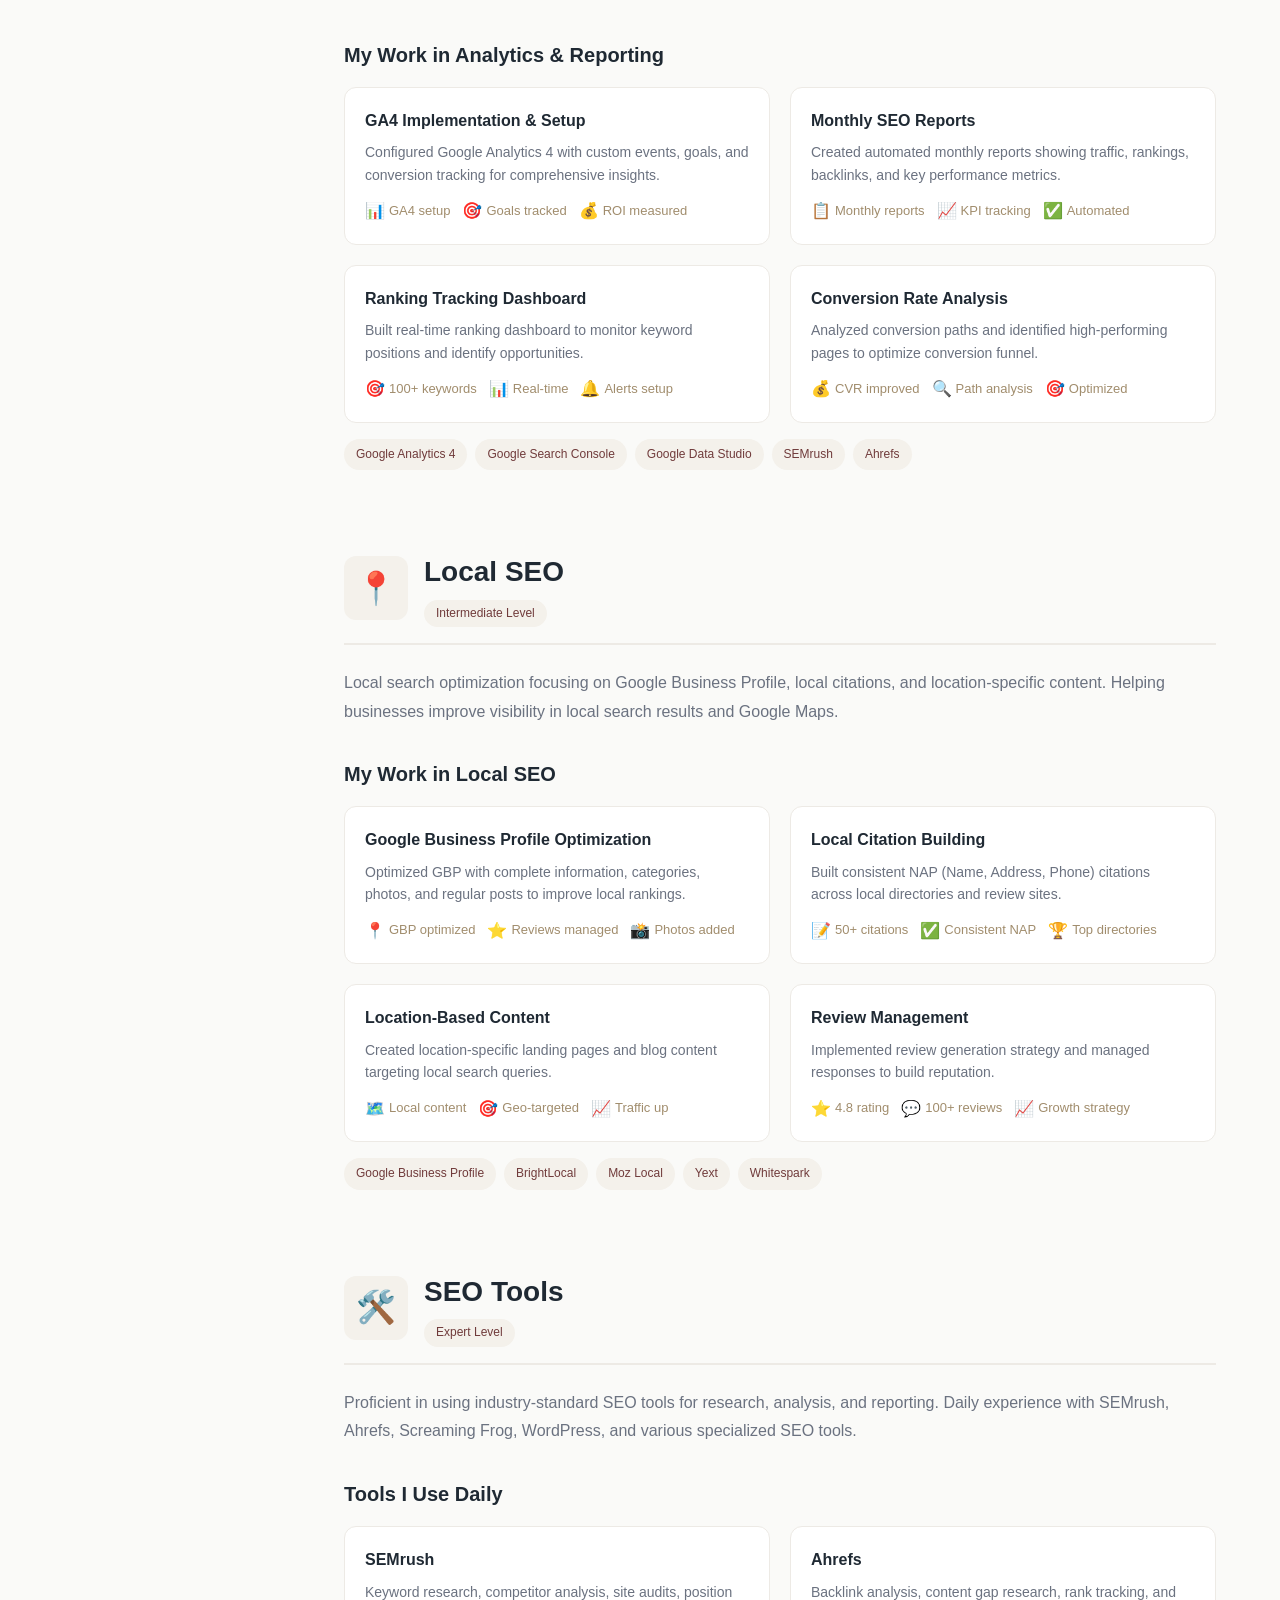
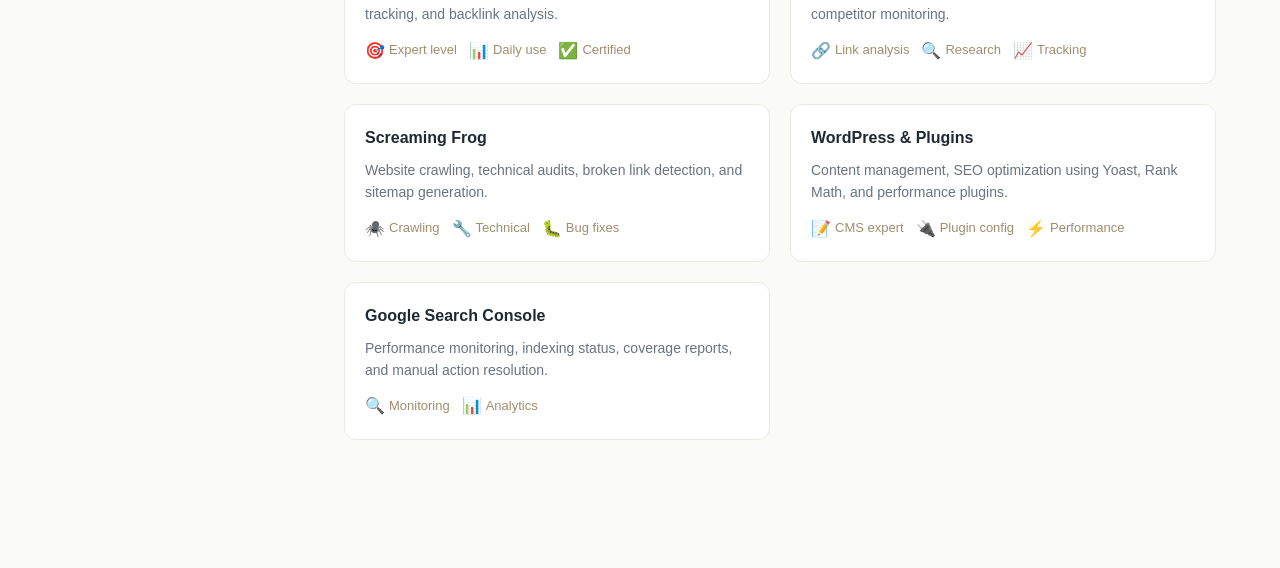
==== commit e96c4503: "Update skill.html" ====
--- a/skill.html
+++ b/skill.html
@@ -19,13 +19,13 @@
         }
 
         body.light-mode {
-            background: linear-gradient(135deg, #f8fafc 0%, #ffffff 50%, #eff6ff 100%);
-            color: #1e293b;
+            background: #FAFAF8;
+            color: #1F2933;
         }
 
         body.dark-mode {
-            background: linear-gradient(135deg, #0f172a 0%, #1e293b 50%, #0f172a 100%);
-            color: #e2e8f0;
+            background: #181715;
+            color: #F2F2EF;
         }
 
         /* Dark Mode Toggle */
@@ -34,11 +34,11 @@
             top: 24px;
             right: 24px;
             z-index: 1000;
-            width: 56px;
-            height: 56px;
+            width: 40px;
+            height: 40px;
             border-radius: 50%;
             border: none;
-            font-size: 24px;
+            font-size: 18px;
             cursor: pointer;
             box-shadow: 0 4px 6px rgba(0, 0, 0, 0.1);
             transition: all 0.3s;
@@ -49,12 +49,13 @@
         }
 
         .light-mode .dark-toggle {
-            background: white;
-            border: 1px solid #e2e8f0;
+            background: #FFFFFF;
+            border: 1px solid #EDEAE5;
         }
 
         .dark-mode .dark-toggle {
-            background: #334155;
+            background: #1F1E1B;
+            border: 1px solid #2C2A26;
         }
 
         /* Back Button */
@@ -63,33 +64,37 @@
             top: 24px;
             left: 24px;
             z-index: 1000;
-            padding: 12px 24px;
+            padding: 8px 14px;
             border-radius: 8px;
             text-decoration: none;
             font-weight: 500;
+            font-size: 13px;
             transition: all 0.3s;
             display: flex;
             align-items: center;
-            gap: 8px;
+            gap: 4px;
         }
 
         .light-mode .back-btn {
-            background: white;
-            color: #334155;
-            border: 1px solid #e2e8f0;
+            background: #FFFFFF;
+            color: #1F2933;
+            border: 1px solid #EDEAE5;
         }
 
         .light-mode .back-btn:hover {
             box-shadow: 0 4px 6px rgba(0, 0, 0, 0.1);
+            border-color: #A18D6D;
         }
 
         .dark-mode .back-btn {
-            background: #334155;
-            color: #e2e8f0;
+            background: #1F1E1B;
+            color: #F2F2EF;
+            border: 1px solid #2C2A26;
         }
 
         .dark-mode .back-btn:hover {
-            background: #475569;
+            background: #262420;
+            border-color: #B6A98A;
         }
 
         /* Container */
@@ -115,13 +120,13 @@
         }
 
         .light-mode .sidebar-nav {
-            background: rgba(255, 255, 255, 0.8);
-            border-color: #e2e8f0;
+            background: rgba(255, 255, 255, 0.9);
+            border-color: #EDEAE5;
         }
 
         .dark-mode .sidebar-nav {
-            background: rgba(30, 41, 59, 0.8);
-            border-color: #334155;
+            background: rgba(31, 30, 27, 0.9);
+            border-color: #2C2A26;
         }
 
         @media (min-width: 1024px) {
@@ -130,7 +135,39 @@
                 top: 0;
                 height: 100vh;
                 overflow-y: auto;
+                padding: 32px 24px;
             }
+        }
+
+        .btn-secondary {
+            padding: 12px 24px;
+            border: 2px solid;
+            border-radius: 8px;
+            text-decoration: none;
+            font-weight: 500;
+            transition: all 0.2s;
+        }
+
+        .light-mode .btn-secondary {
+            border-color: #FFFFFF;
+            color: #FFFFFF;
+            background: #1F2933;
+        }
+
+        .light-mode .btn-secondary:hover {
+            background: #FFFFFF;
+            color: #1F2933;
+        }
+
+        .dark-mode .btn-secondary {
+            border-color: #FFFFFF;
+            color: #FFFFFF;
+            background: transparent;
+        }
+
+        .dark-mode .btn-secondary:hover {
+            background: #FFFFFF;
+            color: #1F2933;
         }
 
         .nav-title {
@@ -142,11 +179,11 @@
         }
 
         .light-mode .nav-title {
-            color: #64748b;
+            color: #6B7280;
         }
 
         .dark-mode .nav-title {
-            color: #94a3b8;
+            color: #B6B2AA;
         }
 
         .nav-list {
@@ -169,23 +206,23 @@
         }
 
         .light-mode .nav-link {
-            color: #475569;
+            color: #6B7280;
         }
 
         .light-mode .nav-link:hover,
         .light-mode .nav-link.active {
-            background: #f1f5f9;
-            color: #3b82f6;
+            background: #F4F1EB;
+            color: #703B3B;
         }
 
         .dark-mode .nav-link {
-            color: #cbd5e1;
+            color: #B6B2AA;
         }
 
         .dark-mode .nav-link:hover,
         .dark-mode .nav-link.active {
-            background: #334155;
-            color: #60a5fa;
+            background: #262420;
+            color: #B6A98A;
         }
 
         /* Main Content */
@@ -216,11 +253,11 @@
         }
 
         .light-mode .page-header p {
-            color: #64748b;
+            color: #6B7280;
         }
 
         .dark-mode .page-header p {
-            color: #cbd5e1;
+            color: #B6B2AA;
         }
 
         /* Skill Section */
@@ -239,11 +276,11 @@
         }
 
         .light-mode .skill-header {
-            border-color: #e2e8f0;
+            border-color: #EDEAE5;
         }
 
         .dark-mode .skill-header {
-            border-color: #334155;
+            border-color: #2C2A26;
         }
 
         .skill-icon-large {
@@ -257,11 +294,11 @@
         }
 
         .light-mode .skill-icon-large {
-            background: linear-gradient(135deg, #dbeafe 0%, #e0e7ff 100%);
+            background: #F4F1EB;
         }
 
         .dark-mode .skill-icon-large {
-            background: linear-gradient(135deg, rgba(30, 58, 138, 0.5) 0%, rgba(49, 46, 129, 0.5) 100%);
+            background: #262420;
         }
 
         .skill-header-text h2 {
@@ -279,13 +316,13 @@
         }
 
         .light-mode .skill-level-badge {
-            background: #dbeafe;
-            color: #1e40af;
+            background: #F4F1EB;
+            color: #703B3B;
         }
 
         .dark-mode .skill-level-badge {
-            background: rgba(30, 64, 175, 0.5);
-            color: #93c5fd;
+            background: #262420;
+            color: #B6A98A;
         }
 
         .skill-description {
@@ -295,11 +332,11 @@
         }
 
         .light-mode .skill-description {
-            color: #475569;
+            color: #6B7280;
         }
 
         .dark-mode .skill-description {
-            color: #cbd5e1;
+            color: #B6B2AA;
         }
 
         .work-section {
@@ -332,24 +369,24 @@
         }
 
         .light-mode .work-card {
-            background: white;
-            border-color: #e2e8f0;
+            background: #FFFFFF;
+            border-color: #EDEAE5;
         }
 
         .light-mode .work-card:hover {
-            border-color: #93c5fd;
-            box-shadow: 0 10px 15px rgba(0, 0, 0, 0.1);
+            border-color: #A18D6D;
+            box-shadow: 0 10px 15px rgba(161, 141, 109, 0.15);
             transform: translateY(-2px);
         }
 
         .dark-mode .work-card {
-            background: rgba(30, 41, 59, 0.5);
-            border-color: #334155;
+            background: #1F1E1B;
+            border-color: #2C2A26;
         }
 
         .dark-mode .work-card:hover {
-            border-color: #3b82f6;
-            box-shadow: 0 10px 15px rgba(59, 130, 246, 0.2);
+            border-color: #B6A98A;
+            box-shadow: 0 10px 15px rgba(182, 169, 138, 0.2);
             transform: translateY(-2px);
         }
 
@@ -360,11 +397,11 @@
         }
 
         .light-mode .work-card h4 {
-            color: #1e293b;
+            color: #1F2933;
         }
 
         .dark-mode .work-card h4 {
-            color: #f1f5f9;
+            color: #F2F2EF;
         }
 
         .work-card p {
@@ -374,11 +411,11 @@
         }
 
         .light-mode .work-card p {
-            color: #64748b;
+            color: #6B7280;
         }
 
         .dark-mode .work-card p {
-            color: #94a3b8;
+            color: #B6B2AA;
         }
 
         .work-metrics {
@@ -401,11 +438,11 @@
         }
 
         .light-mode .metric {
-            color: #3b82f6;
+            color: #A18D6D;
         }
 
         .dark-mode .metric {
-            color: #60a5fa;
+            color: #B6A98A;
         }
 
         .tools-list {
@@ -423,13 +460,13 @@
         }
 
         .light-mode .tool-tag {
-            background: #f1f5f9;
-            color: #475569;
+            background: #F4F1EB;
+            color: #703B3B;
         }
 
         .dark-mode .tool-tag {
-            background: rgba(51, 65, 85, 0.5);
-            color: #cbd5e1;
+            background: #262420;
+            color: #B6A98A;
         }
     </style>
 </head>
@@ -437,7 +474,7 @@
     <!-- Back Button -->
     <a href="index.html" class="back-btn">
         <span>←</span>
-        <span>Back to Portfolio</span>
+        <span>Back to Home</span>
     </a>
 
     <!-- Dark Mode Toggle -->
@@ -1076,7 +1113,15 @@
                             <div class="work-metrics">
                                 <span class="metric"><span class="metric-icon">🔍</span> Monitoring</span>
                                 <span class="metric"><span class="metric-icon">📊</span> Analytics</span>
-                                <script>
+                            </div>
+                        </div>
+                    </div>
+                </div>
+            </section>
+        </main>
+    </div>
+
+    <script>
         // Dark Mode Toggle
         function toggleDarkMode() {
             const body = document.body;
@@ -1147,4 +1192,6 @@
                 }
             }
         });
-    </script>+    </script>
+</body>
+</html>
